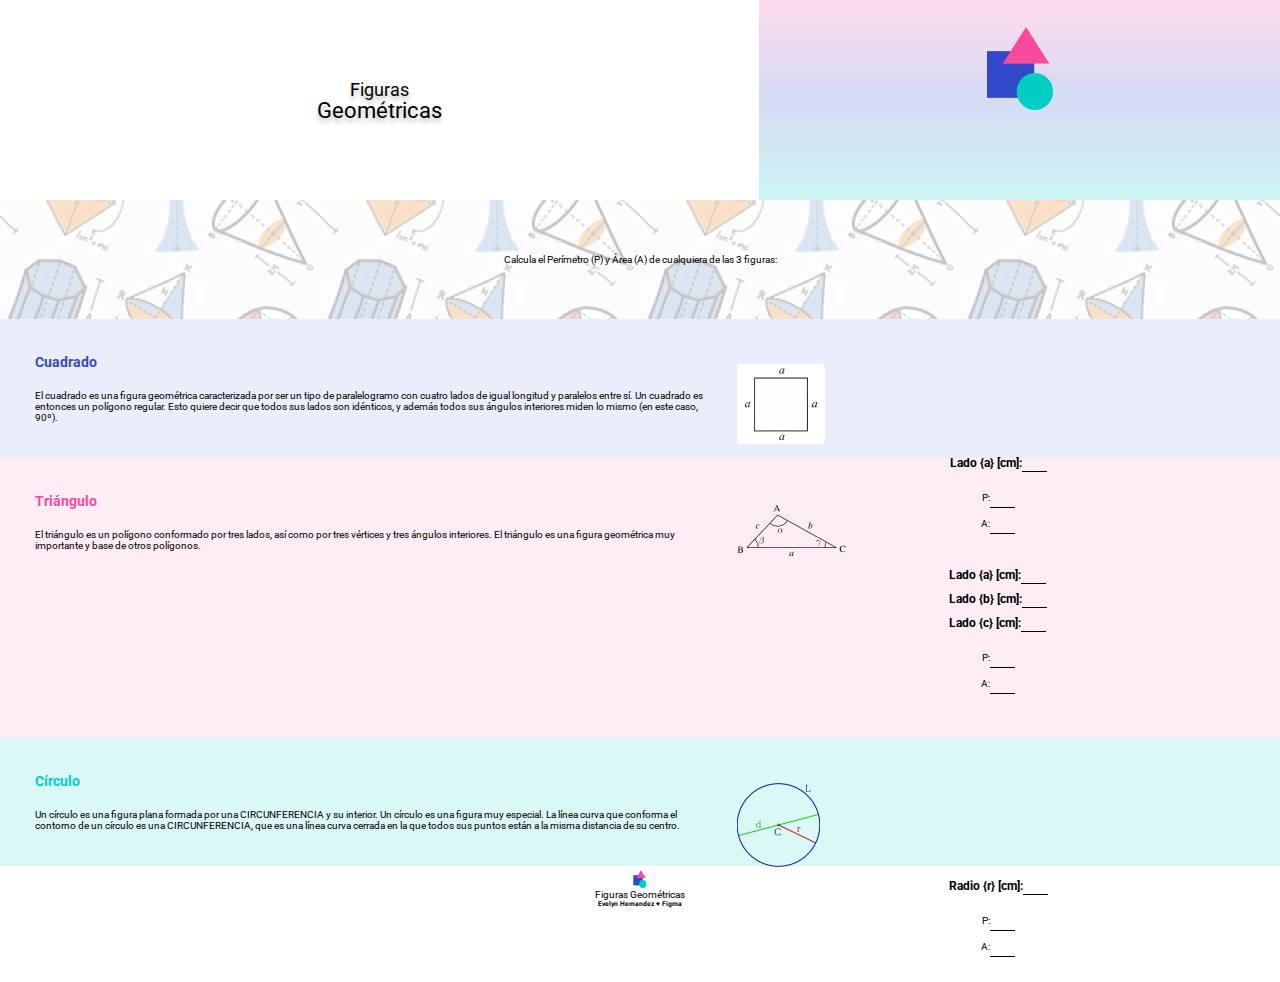
==== index.html @ 743b2d29 "Changing figuras.html to index.html again" ====
<!DOCTYPE html>
<html lang="en">
<head>
    <meta charset="UTF-8">
    <meta http-equiv="X-UA-Compatible" content="IE=edge">
    <meta name="viewport" content="width=device-width, initial-scale=1.0">
    <title>Figuras Geometricas</title>
    <script src="./figuras.js"></script>
    <link rel="stylesheet" href="./styles.css">
    <link rel="preconnect" href="https://fonts.googleapis.com">
<link rel="preconnect" href="https://fonts.gstatic.com" crossorigin>
<link href="https://fonts.googleapis.com/css2?family=Roboto&display=swap" rel="stylesheet">

    <section class="hero-section">
        <div class="hero-section__titleContainer">
            <h2>Figuras</h2>
            <h1>Geométricas</h1>
        </div>
        <div class="hero-section__imgContainer">
            <img src="./img/FGIcon.png">
        </div>
        
    </section>
   

    <section class="description">
        <h4>Calcula el Perímetro (P) y Área (A) de cualquiera de las 3 figuras:</h4>
    </section>

    <section class="section-cuadrado">
        <article class="section-cuadrado__element">
            <h2 class="section-cuadrado__element--title">Cuadrado</h2>
            <p class="section-cuadrado__element--description">El cuadrado es una figura geométrica caracterizada por ser un tipo de paralelogramo con cuatro lados de igual longitud y paralelos entre sí. Un cuadrado es entonces un polígono regular. Esto quiere decir que todos sus lados son idénticos, y además todos sus ángulos interiores miden lo mismo (en este caso, 90º).</p>
        </article>
        <div class="section-cuadrado-interactionArea">
            <img src="./img/CuadradoImg.png">

            <div class="section-cuadrado-calculator">
                <div class="section-cuadrado-calculator__size">
                    <label for="ladoCuadrado"><h3>Lado {a} [cm]:</h3></label>
                    <input class="calculator__line-size" type="number">
                </div>
               

                <div class="section-cuadrado-operations">
                   <div class="operations__perimeter"><p>P:</p> <input class="calculator__perimeter" type="number"></div>
                   <div class="operations__area"><p>A:</p> <input class="calculator__area" type="number"></div>
                </div>
            </div> 
        </div>
    </section>

    <section class="section-triangulo">
        <article class="section-triangulo__element">
            <h2 class="section-triangulo__element--title">Triángulo</h2>
            <p class="section-triangulo__element--description">El triángulo es un polígono conformado por tres lados, así como por tres vértices y tres ángulos interiores. El triángulo es una figura geométrica muy importante y base de otros polígonos.</p>
        </article>
        <div class="section-triangulo-interactionArea">
            <img src="./img/TrianguloImg.png">

            <div class="section-triangulo-calculator">
                <div class="section-triangulo-calculator__size">
                    <div>
                        <label for="ladoTriangulo1"><h3>Lado {a} [cm]:</h3></label>
                        <input class="calculator__line-size" id="ladoTriangulo1" type="number">
                    </div>
                    <div>
                        <label for="ladoTriangulo2"><h3>Lado {b} [cm]:</h3></label>
                        <input class="calculator__line-size" type="number" id="ladoTriangulo2">
                    </div>
                    <div>
                        <label for="ladoTriangulo3"><h3>Lado {c} [cm]:</h3></label>
                        <input class="calculator__line-size" type="number" id="ladoTriangulo3">
                    </div>
                   
                </div>
               

                <div class="section-cuadrado-operations">
                   <div class="operations__perimeter"><p>P:</p> <input class="calculator__perimeter" type="number"></div>
                   <div class="operations__area"><p>A:</p> <input class="calculator__area" type="number"></div>
                </div>
            </div> 
        </div>
    </section>

    <section class="section-circulo">
        <article class="section-circulo__element">
            <h2 class="section-circulo__element--title">Círculo</h2>
            <p class="section-circulo__element--description">Un círculo es una figura plana formada por una CIRCUNFERENCIA y su interior. Un círculo es una figura muy especial.  La línea curva que conforma el contorno de un círculo es una CIRCUNFERENCIA, que es una línea curva cerrada en la que todos sus puntos están a la misma distancia de su centro.</p>
        </article>
        <div class="section-circulo-interactionArea">
            <img src="./img/circuloImg.png">

            <div class="section-cuadrado-calculator">
                <div class="section-cuadrado-calculator__size">
                    <label for="ladoCuadrado"><h3>Radio {r} [cm]:</h3></label>
                    <input class="calculator__line-size" type="number">
                </div>
               

                <div class="section-cuadrado-operations">
                   <div class="operations__perimeter"><p>P:</p> <input class="calculator__perimeter" type="number"></div>
                   <div class="operations__area"><p>A:</p> <input class="calculator__area" type="number"></div>
                </div>
            </div> 
        </div>
    </section>
    <footer>
        
       
            
        <div>
            <svg width="14" height="19" viewBox="0 0 14 19" fill="none" xmlns="http://www.w3.org/2000/svg">
                <rect x="0.291664" y="5.23608" width="9.35549" height="10.142" fill="#314ACB"/>
                <ellipse cx="9.75593" cy="14.0101" rx="3.5899" ry="4.00963" fill="#00CEC2"/>
                <path d="M8.01537 0L12.6317 7.96029H3.39907L8.01537 0Z" fill="#F94A9E"/>
                </svg>
            <p>Figuras Geométricas</p>
            <h6>Evelyn Hernandez ♥ Figma</h6>
        </div>
    </footer>

     

</head>
<body>
    
</body>
</html>
---- styles.css ----
:root {
    --verySmall: 1.0rem;
    --small: 1.8rem;
    --medium: 2.2rem;
}

* {
    margin: 0;
    padding: 0;
    box-sizing: border-box;

}

html {
    font-size: 62.5%;
    font-family: 'Roboto', sans-serif;
}


.hero-section {
    display: flex;
    width: 100vw;
    height: 200px;
    flex-direction: row;
    align-items: center;
    justify-content: center;
}

.hero-section__titleContainer {
 
        display: flex;
        width: 70%;
        text-align: center;
        flex-direction: column;
    
}

.hero-section h1{
    font-weight: 400;
    font-style: normal;
    line-height: 21.09px;
    font-size: var(--medium);
    text-shadow: 0px 4px 4px rgba(0, 0, 0, 0.25);
}

.hero-section h2{
    font-weight: 400;
    font-style: normal;
    line-height: 21.09px;
    font-size: var(--small);
    text-shadow: 0px 4px 4px rgba(0, 0, 0, 0.25);
}


.hero-section__imgContainer {
    background: linear-gradient(180deg, rgba(249, 74, 158, 0.2) 0%, rgba(49, 74, 203, 0.2) 47.71%, rgba(0, 206, 194, 0.2) 100%);
    width: 48%;
    height: 100%;
    display: grid;
    padding-bottom: 5%;
}

.hero-section__imgContainer img{
 
        justify-self: center;
        align-self: center;
    
}

/* description section*/


.description {
    width: 100vw;
    height: 119px;
    background-image: url("./img/Section1bg.png");
    text-align: center;
    display: flex;
    flex-direction: column;
    align-items: center;
    justify-content: center;
}

.description h4{
    font-weight: 400;
    font-style: bold;
    line-height: 12px;
    font-size: var(--verySmall);
    padding: 50px 52px;
}

/* Cuadrado Section*/

.section-cuadrado, .section-triangulo, .section-circulo {
    display: flex;
    flex-direction: row;
    padding: 25px;
}

.section-cuadrado {
    background: rgba(49, 74, 203, 0.1);
}

.section-cuadrado__element, 
.section-triangulo__element, 
.section-circulo__element{
    width: 56%;
}

.section-cuadrado-interactionArea,
.section-triangulo-interactionArea,
.section-circulo-interactionArea {
    width: 44%;
    padding: 20px;
    position: absolute;
    right: 0;
}

.section-cuadrado-calculator, 
.section-cuadrado-operations,
.section-triangulo-calculator {
    display: flex;
    flex-direction: column;
    justify-content: center;
    align-items: center;
}

.section-cuadrado-calculator__size{
    display: flex;
    padding-top: 10px;
}

.section-cuadrado__element--title,
.section-triangulo__element--title,
.section-circulo__element--title {
    font-size: 1.4rem;
    margin: 10px;
}

.section-cuadrado__element--title{
    color: rgba(49,74,203,1);
}

.section-cuadrado__element--description,
.section-triangulo__element--description,
.section-circulo__element--description
{
    padding: 10px;
}


.section-cuadrado-operations:nth-child(1) {
    padding-top: 10px;
}


/*for all boxes o inputs*/

.calculator__line-size, 
.calculator__perimeter, 
.calculator__area{    
    border: 0;
    border-bottom: black 1px solid;
    background: rgba(49,74,203,0);
    width: 25px;
}

.ladoCuadrado{
    font-weight: 400;
    line-height: 10px;
    padding-right: 6px;
}

.section-cuadrado-operations {
    padding-top: 15px;
}
.operations__perimeter, 
.operations__area{
    display: flex;  
    padding: 5px;
}

/*Triangulo section*/

.section-triangulo{
    background: rgba(249, 74, 158, 0.1);
    height: 280px;
}

.section-triangulo__element--title{
    color:  rgba(249, 74, 158, 1);
    
}

.section-triangulo-calculator--size{
    display: flex;
    padding-top: 10px;
    flex-direction: column;
    
}

.section-triangulo-calculator__size > div{
display: flex;
padding-top: 8px;
}


/*Circulo section*/
.section-circulo{
    background: rgba(0, 206, 194, 0.15);

}



.section-circulo__element--title{
    color: rgba(0, 206, 194, 1);

}


footer{
    display: flex;
    flex-direction: row;
    align-items: center;
    width: 100%;
    height: 45px;
    align-self: center;
    justify-content: center;
}

footer div{
    display: flex;
    flex-direction: column;
    place-content: center;
    place-self: center;
    place-items: center;
    width: 30%;
}
footer svg{
    display: flex;
    place-content: center;
    object-fit: cover;
}
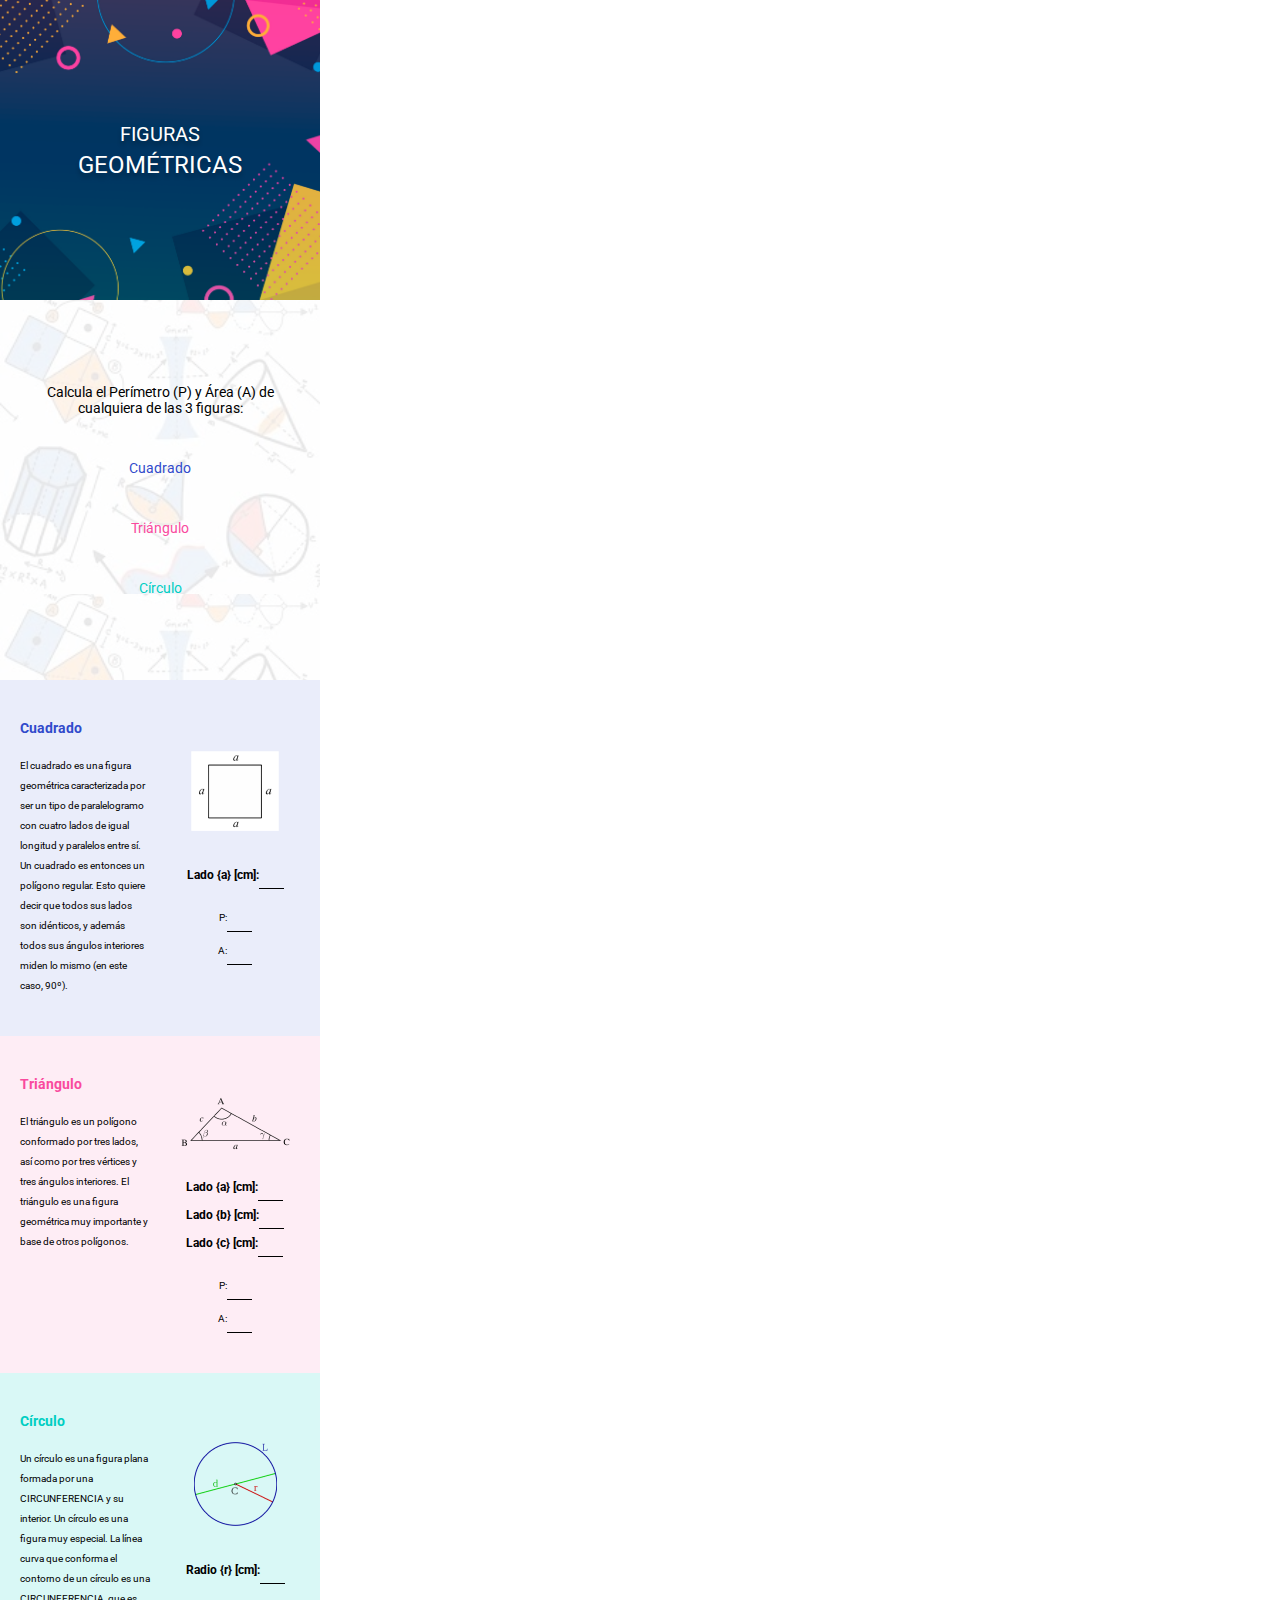
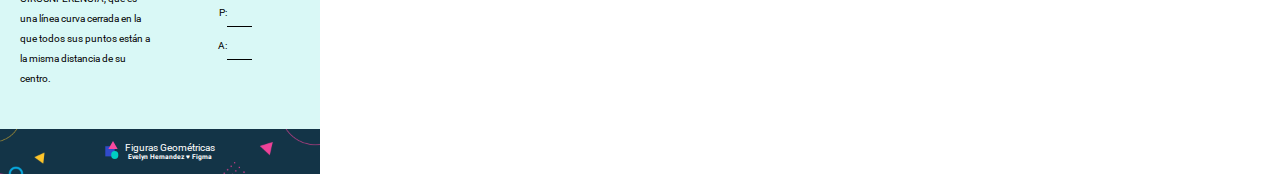
==== commit e350357c: "adding new banner and footer and fixing some bugs" ====
--- a/index.html
+++ b/index.html
@@ -12,28 +12,33 @@
 <link href="https://fonts.googleapis.com/css2?family=Roboto&display=swap" rel="stylesheet">
 
     <section class="hero-section">
+        <div class="hero-bg">
+            <img src="./img/bgHero2.png" alt="">
+        </div>
         <div class="hero-section__titleContainer">
-            <h2>Figuras</h2>
-            <h1>Geométricas</h1>
+            <h2>FIGURAS</h2>
+            <h1>GEOMÉTRICAS</h1>
         </div>
-        <div class="hero-section__imgContainer">
-            <img src="./img/FGIcon.png">
-        </div>
+        
         
     </section>
    
 
     <section class="description">
         <h4>Calcula el Perímetro (P) y Área (A) de cualquiera de las 3 figuras:</h4>
+        <a href="#cuadrado">Cuadrado</a>
+        <a href="#triangulo">Triángulo</a>
+        <a href="#circulo">Círculo</a>
     </section>
-
-    <section class="section-cuadrado">
+ 
+    
+    <section class="section-cuadrado" id="cuadrado">
         <article class="section-cuadrado__element">
             <h2 class="section-cuadrado__element--title">Cuadrado</h2>
             <p class="section-cuadrado__element--description">El cuadrado es una figura geométrica caracterizada por ser un tipo de paralelogramo con cuatro lados de igual longitud y paralelos entre sí. Un cuadrado es entonces un polígono regular. Esto quiere decir que todos sus lados son idénticos, y además todos sus ángulos interiores miden lo mismo (en este caso, 90º).</p>
         </article>
-        <div class="section-cuadrado-interactionArea">
-            <img src="./img/CuadradoImg.png">
+        <article class="section-cuadrado-interactionArea">
+            <div class="section-cuadrado-img"><img src="./img/CuadradoImg.png"></div>
 
             <div class="section-cuadrado-calculator">
                 <div class="section-cuadrado-calculator__size">
@@ -47,19 +52,19 @@
                    <div class="operations__area"><p>A:</p> <input class="calculator__area" type="number"></div>
                 </div>
             </div> 
-        </div>
+        </article>
     </section>
 
-    <section class="section-triangulo">
+    <section class="section-triangulo" id="triangulo">
         <article class="section-triangulo__element">
             <h2 class="section-triangulo__element--title">Triángulo</h2>
             <p class="section-triangulo__element--description">El triángulo es un polígono conformado por tres lados, así como por tres vértices y tres ángulos interiores. El triángulo es una figura geométrica muy importante y base de otros polígonos.</p>
         </article>
         <div class="section-triangulo-interactionArea">
-            <img src="./img/TrianguloImg.png">
+            <div class="section-triangulo-img"><img src="./img/TrianguloImg.png"></div>
 
             <div class="section-triangulo-calculator">
-                <div class="section-triangulo-calculator__size">
+                <div class="section-triangulo-calculator--size">
                     <div>
                         <label for="ladoTriangulo1"><h3>Lado {a} [cm]:</h3></label>
                         <input class="calculator__line-size" id="ladoTriangulo1" type="number">
@@ -84,13 +89,13 @@
         </div>
     </section>
 
-    <section class="section-circulo">
+    <section class="section-circulo" id="circulo">
         <article class="section-circulo__element">
             <h2 class="section-circulo__element--title">Círculo</h2>
             <p class="section-circulo__element--description">Un círculo es una figura plana formada por una CIRCUNFERENCIA y su interior. Un círculo es una figura muy especial.  La línea curva que conforma el contorno de un círculo es una CIRCUNFERENCIA, que es una línea curva cerrada en la que todos sus puntos están a la misma distancia de su centro.</p>
         </article>
         <div class="section-circulo-interactionArea">
-            <img src="./img/circuloImg.png">
+            <div class="section-circulo-img" ><img src="./img/circuloImg.png"></div>
 
             <div class="section-cuadrado-calculator">
                 <div class="section-cuadrado-calculator__size">
@@ -106,20 +111,23 @@
             </div> 
         </div>
     </section>
+  
     <footer>
-        
-       
-            
-        <div>
+        <div class="footer-container-img">
             <svg width="14" height="19" viewBox="0 0 14 19" fill="none" xmlns="http://www.w3.org/2000/svg">
                 <rect x="0.291664" y="5.23608" width="9.35549" height="10.142" fill="#314ACB"/>
                 <ellipse cx="9.75593" cy="14.0101" rx="3.5899" ry="4.00963" fill="#00CEC2"/>
                 <path d="M8.01537 0L12.6317 7.96029H3.39907L8.01537 0Z" fill="#F94A9E"/>
                 </svg>
-            <p>Figuras Geométricas</p>
-            <h6>Evelyn Hernandez ♥ Figma</h6>
         </div>
+            <div class="footer-container-signature">
+                <p>Figuras Geométricas</p>
+                <h6>Evelyn Hernandez ♥ Figma</h6>
+            </div>
+           
+       
     </footer>
+     
 
      
 
--- a/styles.css
+++ b/styles.css
@@ -1,13 +1,14 @@
 :root {
     --verySmall: 1.0rem;
-    --small: 1.8rem;
-    --medium: 2.2rem;
+    --twenty: 2.0rem;
+    --twentyFour: 2.4rem;
+    --fourteen: 1.4rem;
 }
 
 * {
     margin: 0;
     padding: 0;
-    box-sizing: border-box;
+    box-sizing: content-box;
 
 }
 
@@ -19,82 +20,119 @@
 
 .hero-section {
     display: flex;
-    width: 100vw;
-    height: 200px;
-    flex-direction: row;
+    width: 320px;
+    height: 300px;
+    flex-direction: column;
     align-items: center;
     justify-content: center;
 }
 
 .hero-section__titleContainer {
- 
-        display: flex;
-        width: 70%;
-        text-align: center;
-        flex-direction: column;
-    
+    display: flex;
+    width: 70%;
+    text-align: center;
+    flex-direction: column;
+    z-index: 1;
+    position: absolute;
+    color: white;
+}
+
+.hero-bg{
+    height: 300px;
+    width: 100%;
+    
+}
+
+.hero-bg img {
+    height: 300px;
+    width: 320px;
+    object-fit: cover;
 }
 
 .hero-section h1{
     font-weight: 400;
     font-style: normal;
     line-height: 21.09px;
-    font-size: var(--medium);
+    font-size: var(--twentyFour);
     text-shadow: 0px 4px 4px rgba(0, 0, 0, 0.25);
+    padding-top: 10px;
 }
 
 .hero-section h2{
     font-weight: 400;
     font-style: normal;
     line-height: 21.09px;
-    font-size: var(--small);
+    font-size: var(--twenty);
     text-shadow: 0px 4px 4px rgba(0, 0, 0, 0.25);
 }
 
 
 .hero-section__imgContainer {
-    background: linear-gradient(180deg, rgba(249, 74, 158, 0.2) 0%, rgba(49, 74, 203, 0.2) 47.71%, rgba(0, 206, 194, 0.2) 100%);
-    width: 48%;
+      width: 40%;
     height: 100%;
     display: grid;
-    padding-bottom: 5%;
-}
-
-.hero-section__imgContainer img{
- 
-        justify-self: center;
-        align-self: center;
-    
+}
+
+.hero-section__imgContainer svg{
+    justify-self: center;
+    align-self: center;
 }
 
 /* description section*/
 
-
 .description {
-    width: 100vw;
-    height: 119px;
-    background-image: url("./img/Section1bg.png");
+    width: 240px;
+    height: 300px;
+    background-image: url("./img/ImgSection1.svg");
     text-align: center;
     display: flex;
     flex-direction: column;
     align-items: center;
-    justify-content: center;
-}
-
+    justify-content: space-evenly;
+    padding: 40px;
+    margin: 0;
+}
 .description h4{
     font-weight: 400;
-    font-style: bold;
-    line-height: 12px;
-    font-size: var(--verySmall);
-    padding: 50px 52px;
-}
+    font-style: normal;
+    line-height: 16,41px;
+    font-size: var(--fourteen);
+    
+}
+
+.description a:link {
+    text-decoration: none;
+    font-size: var(--fourteen);
+    font-weight: 400;
+
+}
+
+
+.description a:link:nth-child(2) {
+    color: rgba(49, 74, 203, 1);
+   
+}
+
+
+.description a:nth-child(3) {
+    color: rgba(249, 74, 158, 1);
+}
+
+.description a:nth-child(4) {
+   color:  rgba(0, 206, 194, 1);
+}
+
+
+
 
 /* Cuadrado Section*/
 
 .section-cuadrado, .section-triangulo, .section-circulo {
     display: flex;
     flex-direction: row;
-    padding: 25px;
+    padding: 20px;
+    height: auto;
+    width: 280px;
 }
 
 .section-cuadrado {
@@ -104,37 +142,46 @@
 .section-cuadrado__element, 
 .section-triangulo__element, 
 .section-circulo__element{
-    width: 56%;
-}
-
-.section-cuadrado-interactionArea,
-.section-triangulo-interactionArea,
-.section-circulo-interactionArea {
-    width: 44%;
-    padding: 20px;
-    position: absolute;
-    right: 0;
-}
-
-.section-cuadrado-calculator, 
-.section-cuadrado-operations,
-.section-triangulo-calculator {
+    width: 50%;
+    padding: 20px 0;
+}
+
+.section-cuadrado-interactionArea, .section-triangulo-interactionArea, .section-circulo-interactionArea {
+    width: 50%;
+    padding: 20px 0 20px 20px;
+    display: flex;
+    flex-direction: column;
+    align-items: center;
+    justify-content: space-evenly;
+}
+
+.section-cuadrado-img{
+    
+        display: flex;
+        justify-content: center;
+        align-items: center;
+   
+}
+
+.section-cuadrado-calculator, .section-cuadrado-operations, .section-triangulo-calculator {
     display: flex;
     flex-direction: column;
     justify-content: center;
     align-items: center;
+    line-height: 28px;
 }
 
 .section-cuadrado-calculator__size{
     display: flex;
-    padding-top: 10px;
+    
 }
 
 .section-cuadrado__element--title,
 .section-triangulo__element--title,
 .section-circulo__element--title {
     font-size: 1.4rem;
-    margin: 10px;
+    padding-bottom: 20px;
+  
 }
 
 .section-cuadrado__element--title{
@@ -145,13 +192,15 @@
 .section-triangulo__element--description,
 .section-circulo__element--description
 {
-    padding: 10px;
-}
-
-
-.section-cuadrado-operations:nth-child(1) {
+  line-height: 20px;
+}
+
+
+.section-cuadrado-operations {
     padding-top: 10px;
 }
+
+
 
 
 /*for all boxes o inputs*/
@@ -168,77 +217,77 @@
 .ladoCuadrado{
     font-weight: 400;
     line-height: 10px;
-    padding-right: 6px;
-}
-
-.section-cuadrado-operations {
-    padding-top: 15px;
-}
+   
+}
+
+
 .operations__perimeter, 
 .operations__area{
     display: flex;  
-    padding: 5px;
+    padding-top: 5px;
 }
 
 /*Triangulo section*/
 
 .section-triangulo{
     background: rgba(249, 74, 158, 0.1);
-    height: 280px;
 }
 
 .section-triangulo__element--title{
     color:  rgba(249, 74, 158, 1);
-    
 }
 
 .section-triangulo-calculator--size{
     display: flex;
-    padding-top: 10px;
-    flex-direction: column;
-    
-}
-
-.section-triangulo-calculator__size > div{
-display: flex;
-padding-top: 8px;
-}
-
+    flex-direction: column;
+}
+
+.section-triangulo-calculator--size > div{
+    display: flex;
+}
+
+
+.section-triangulo-img{
+    padding-top: 20px;
+}
+
+.section-triangulo-calculator{
+    padding-top: 20px;
+}
 
 /*Circulo section*/
 .section-circulo{
     background: rgba(0, 206, 194, 0.15);
-
-}
-
+}
 
 
 .section-circulo__element--title{
     color: rgba(0, 206, 194, 1);
-
-}
-
+}
+
+/*Footer*/
 
 footer{
     display: flex;
     flex-direction: row;
     align-items: center;
-    width: 100%;
+    width: 320px;
     height: 45px;
     align-self: center;
     justify-content: center;
+    background-image: url("./img/footerbg.svg");
+    object-fit: cover;
+    background-repeat: no-repeat;
+    background-size: cover;
+    background-blend-mode: color;
+    color: white;
 }
 
 footer div{
-    display: flex;
-    flex-direction: column;
-    place-content: center;
-    place-self: center;
-    place-items: center;
-    width: 30%;
-}
-footer svg{
-    display: flex;
-    place-content: center;
-    object-fit: cover;
-}+   padding: 3px;
+  
+}
+.footer-container-signature{
+ text-align: center;  
+}
+
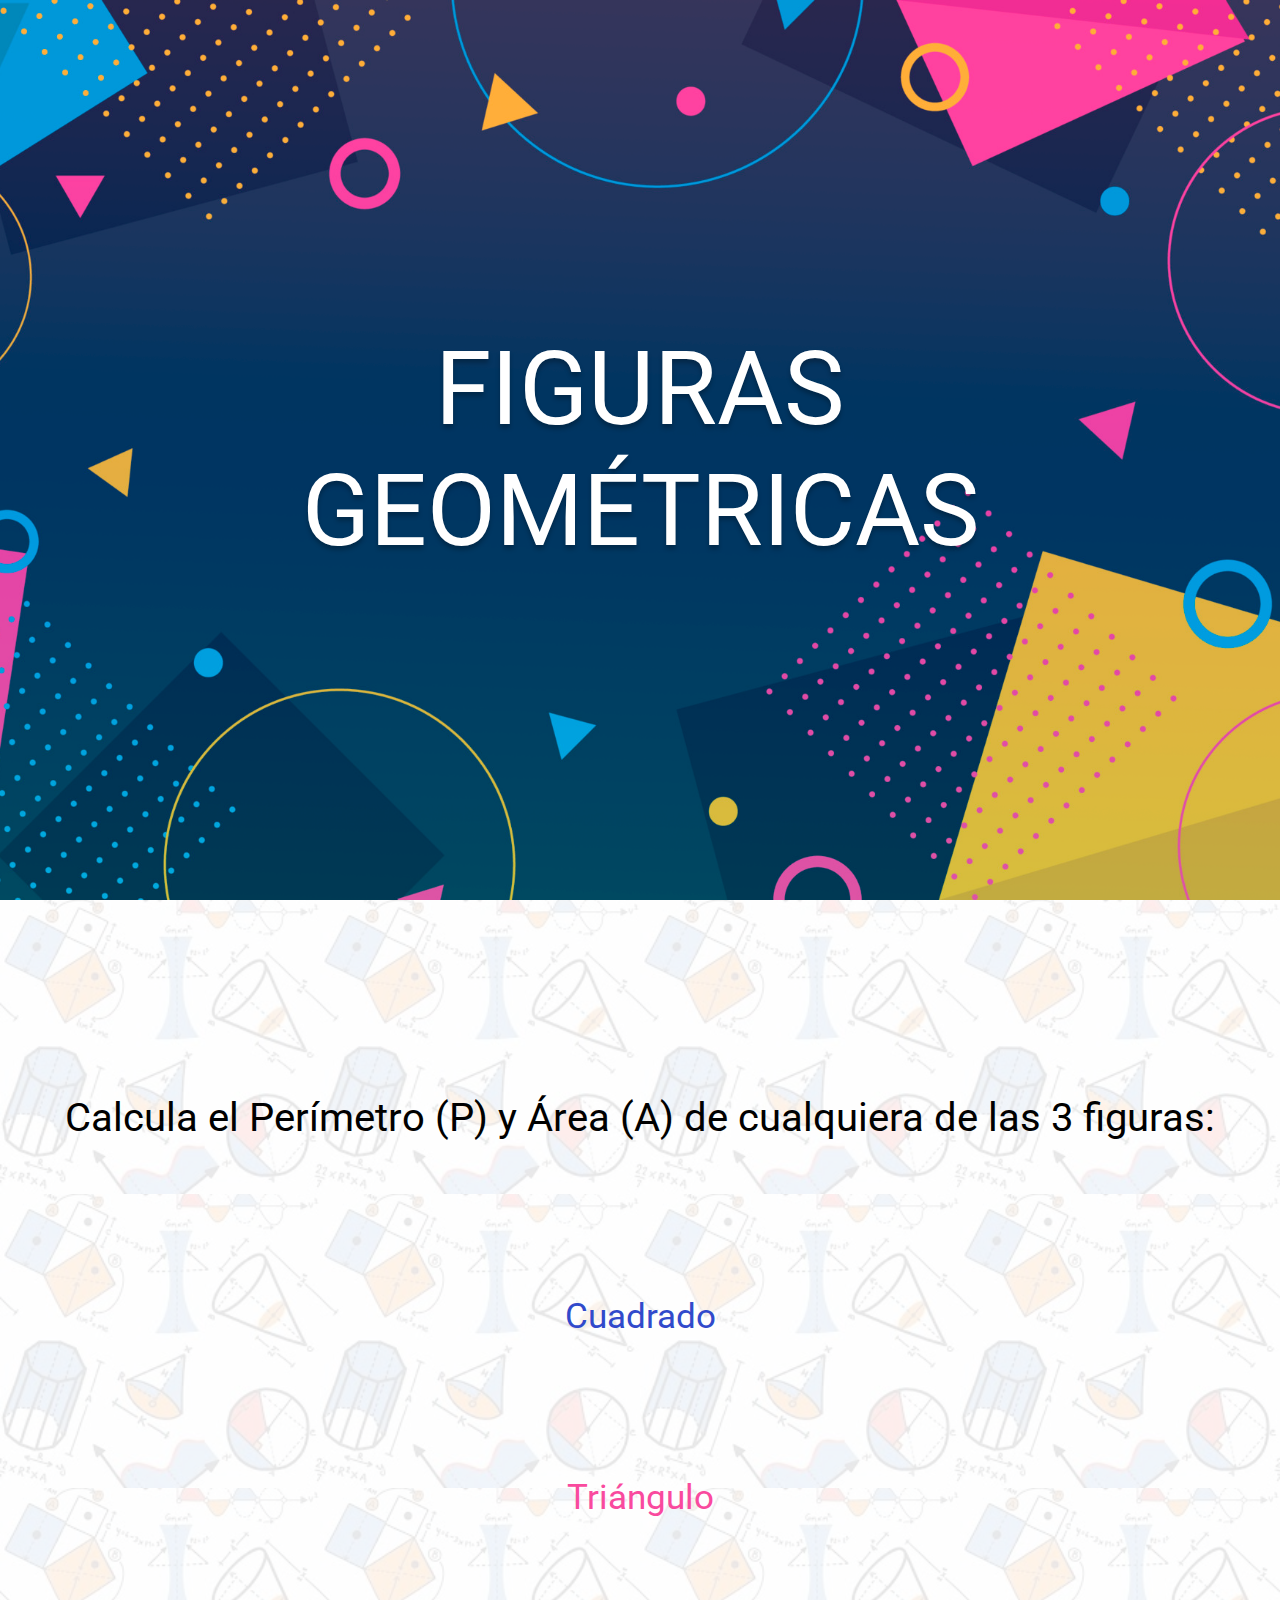
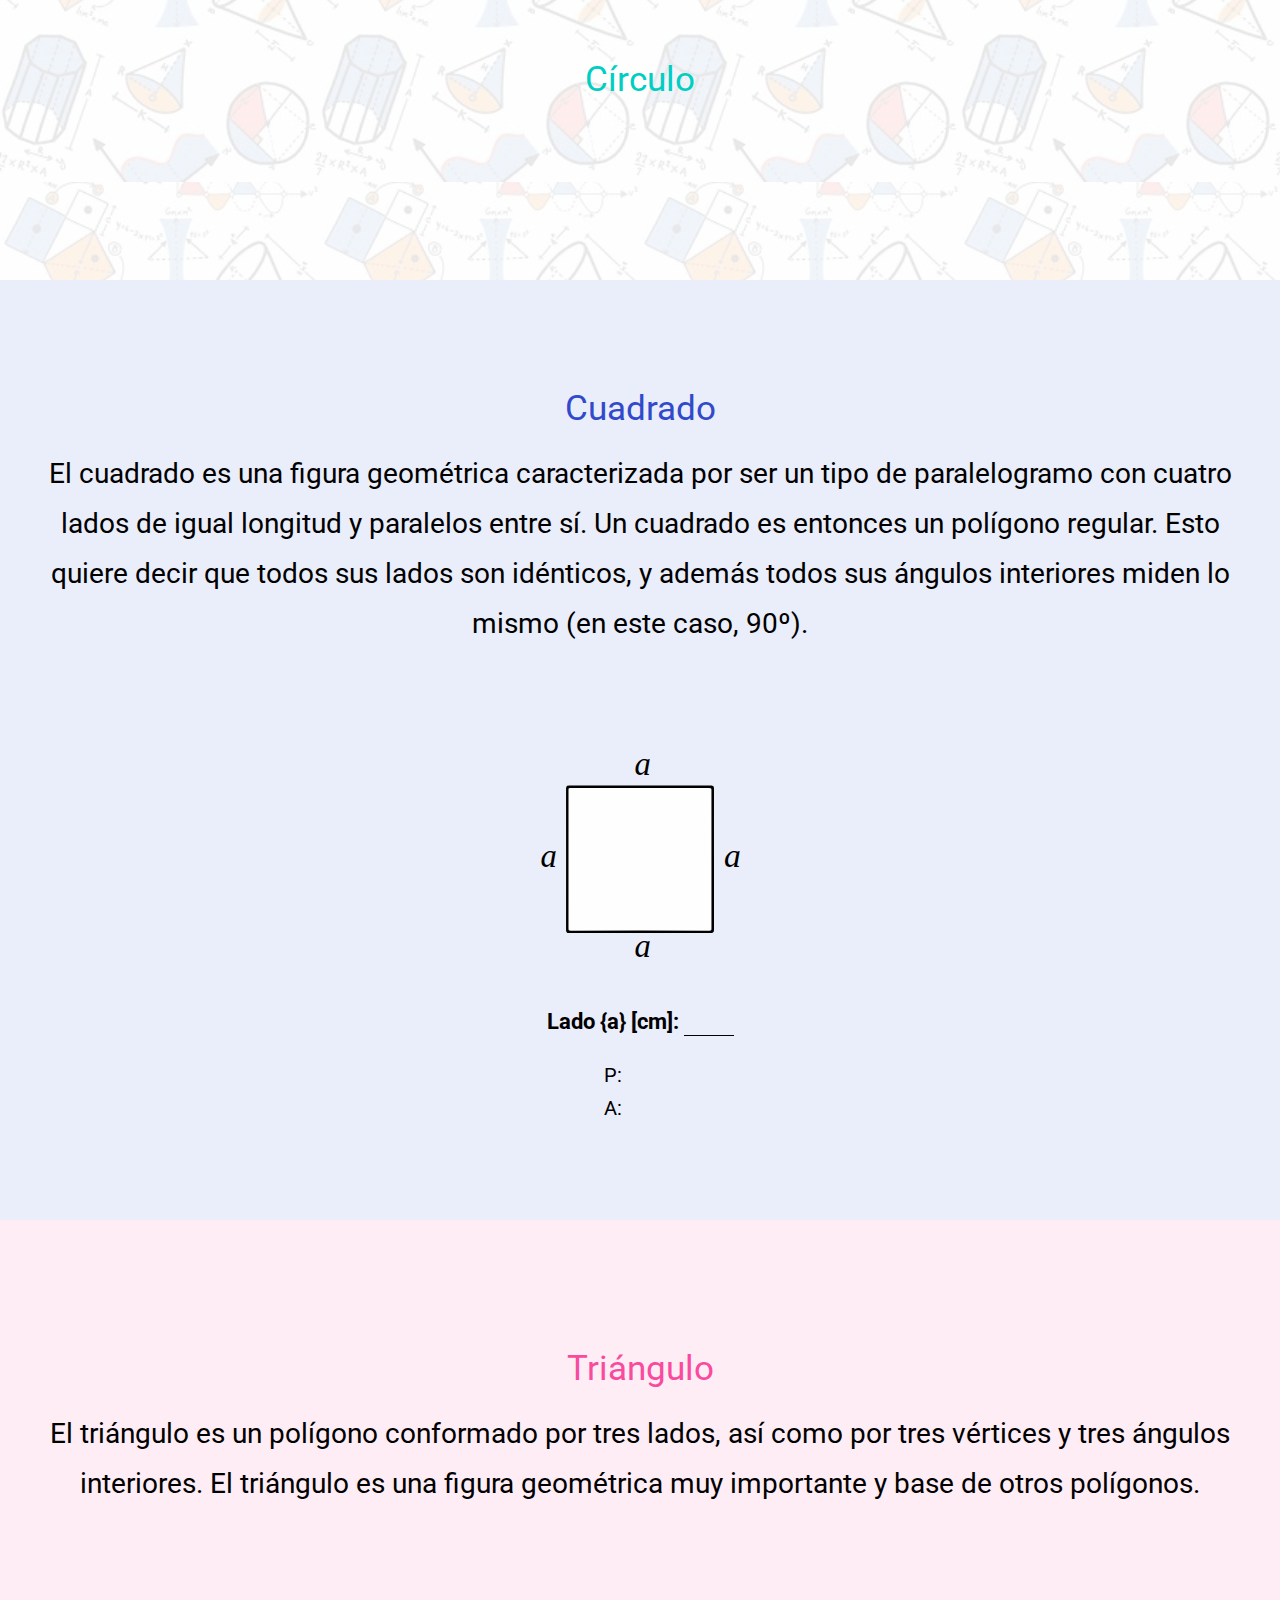
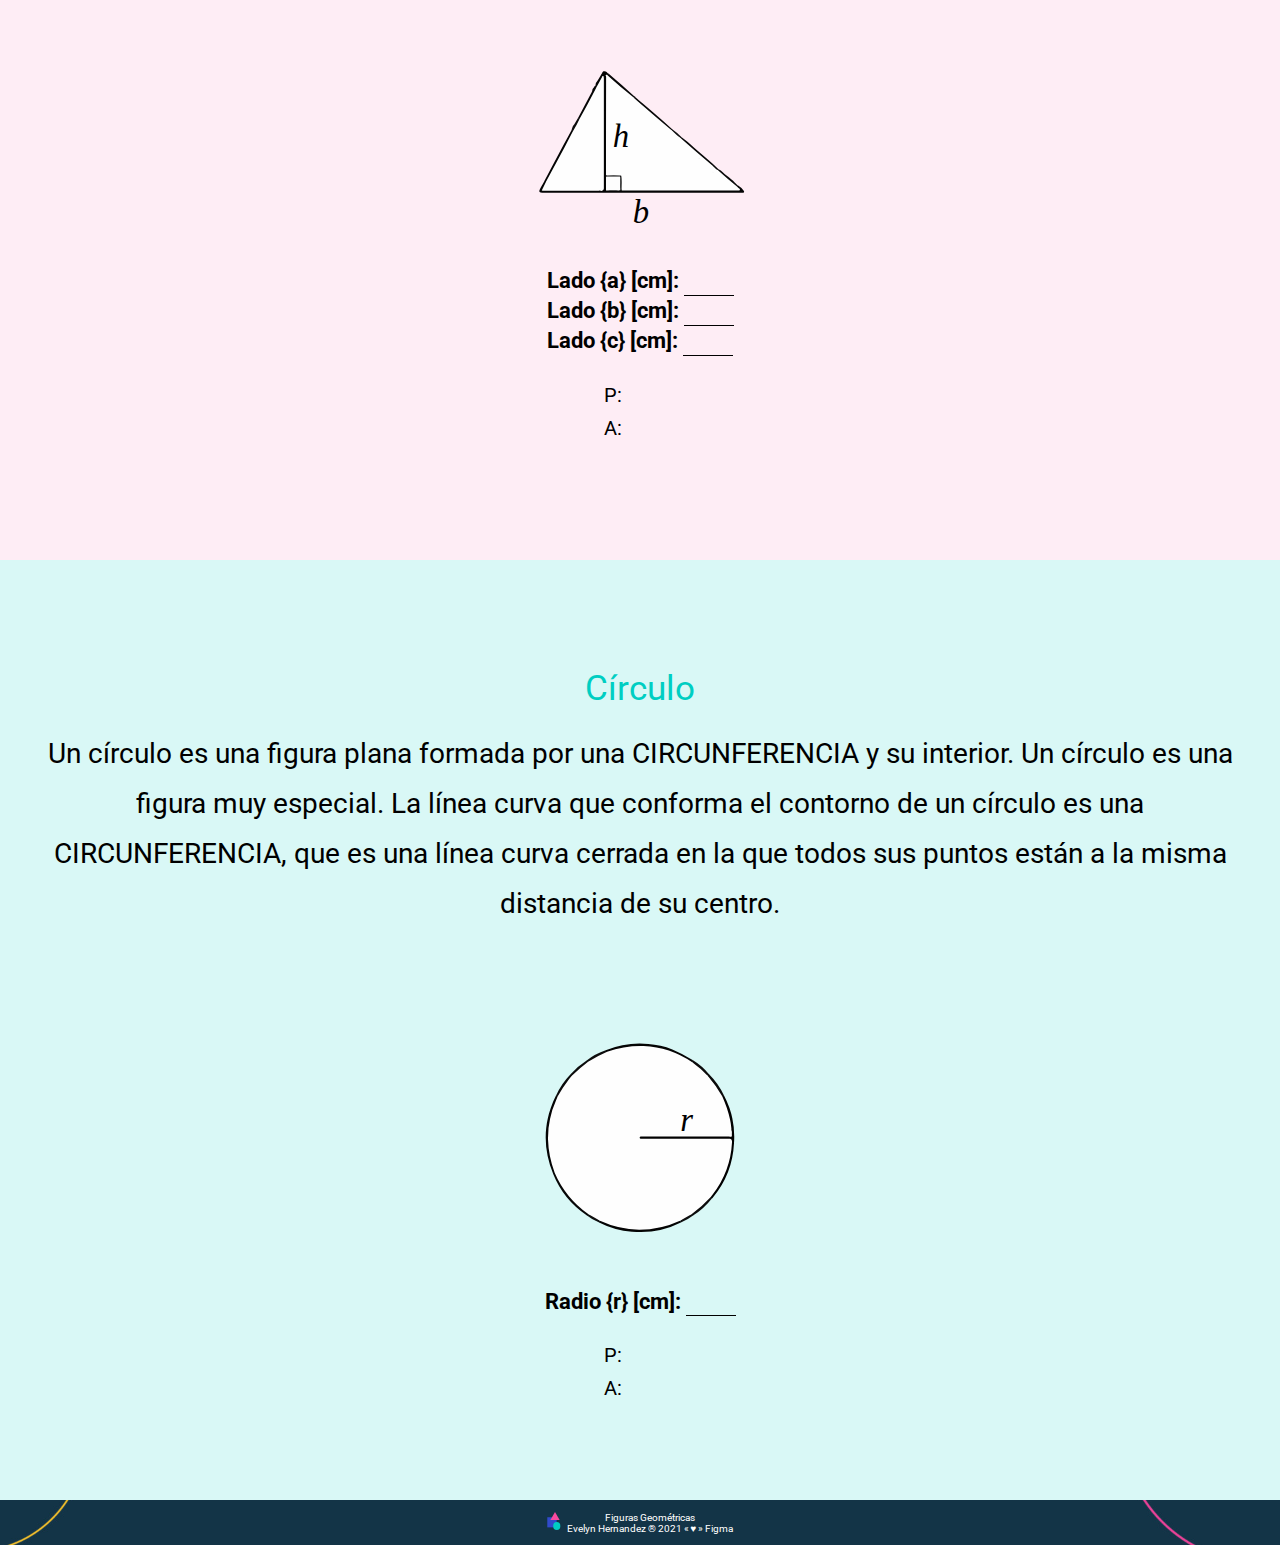
==== commit e8410b3e: "Added css for desktop and tablet and modified some other things" ====
--- a/index.html
+++ b/index.html
@@ -4,12 +4,15 @@
     <meta charset="UTF-8">
     <meta http-equiv="X-UA-Compatible" content="IE=edge">
     <meta name="viewport" content="width=device-width, initial-scale=1.0">
+    <meta name="description" content="This is a website to calculate the perimeter and area of square, triangle and circle">
     <title>Figuras Geometricas</title>
     <script src="./figuras.js"></script>
     <link rel="stylesheet" href="./styles.css">
+    <link rel="stylesheet" media="(min-width: 450px)" href="./tablet.css">
+    <link rel="stylesheet" media="(min-width: 800px)" href="./desktop.css">
     <link rel="preconnect" href="https://fonts.googleapis.com">
-<link rel="preconnect" href="https://fonts.gstatic.com" crossorigin>
-<link href="https://fonts.googleapis.com/css2?family=Roboto&display=swap" rel="stylesheet">
+    <link rel="preconnect" href="https://fonts.gstatic.com" crossorigin>
+    <link href="https://fonts.googleapis.com/css2?family=Roboto&display=swap" rel="stylesheet">
 
     <section class="hero-section">
         <div class="hero-bg">
@@ -38,11 +41,11 @@
             <p class="section-cuadrado__element--description">El cuadrado es una figura geométrica caracterizada por ser un tipo de paralelogramo con cuatro lados de igual longitud y paralelos entre sí. Un cuadrado es entonces un polígono regular. Esto quiere decir que todos sus lados son idénticos, y además todos sus ángulos interiores miden lo mismo (en este caso, 90º).</p>
         </article>
         <article class="section-cuadrado-interactionArea">
-            <div class="section-cuadrado-img"><img src="./img/CuadradoImg.png"></div>
+            <div class="section-cuadrado-img"><img src="./img/cuadrado.svg"></div>
 
             <div class="section-cuadrado-calculator">
                 <div class="section-cuadrado-calculator__size">
-                    <label for="ladoCuadrado"><h3>Lado {a} [cm]:</h3></label>
+                    <label for="ladoCuadrado"><h3 class="labelCalculator">Lado {a} [cm]:</h3></label>
                     <input class="calculator__line-size" type="number">
                 </div>
                
@@ -61,27 +64,27 @@
             <p class="section-triangulo__element--description">El triángulo es un polígono conformado por tres lados, así como por tres vértices y tres ángulos interiores. El triángulo es una figura geométrica muy importante y base de otros polígonos.</p>
         </article>
         <div class="section-triangulo-interactionArea">
-            <div class="section-triangulo-img"><img src="./img/TrianguloImg.png"></div>
+            <div class="section-triangulo-img"><img src="./img/triangulo.svg"></div>
 
             <div class="section-triangulo-calculator">
-                <div class="section-triangulo-calculator--size">
+                <div class="section-triangulo-calculator__size">
                     <div>
-                        <label for="ladoTriangulo1"><h3>Lado {a} [cm]:</h3></label>
+                        <label for="ladoTriangulo1"><h3 class="labelCalculator">Lado {a} [cm]:</h3></label>
                         <input class="calculator__line-size" id="ladoTriangulo1" type="number">
                     </div>
                     <div>
-                        <label for="ladoTriangulo2"><h3>Lado {b} [cm]:</h3></label>
+                        <label for="ladoTriangulo2"><h3 class="labelCalculator">Lado {b} [cm]:</h3></label>
                         <input class="calculator__line-size" type="number" id="ladoTriangulo2">
                     </div>
                     <div>
-                        <label for="ladoTriangulo3"><h3>Lado {c} [cm]:</h3></label>
+                        <label for="ladoTriangulo3"><h3 class="labelCalculator">Lado {c} [cm]:</h3></label>
                         <input class="calculator__line-size" type="number" id="ladoTriangulo3">
                     </div>
                    
                 </div>
                
 
-                <div class="section-cuadrado-operations">
+                <div class="section-triangulo-operations">
                    <div class="operations__perimeter"><p>P:</p> <input class="calculator__perimeter" type="number"></div>
                    <div class="operations__area"><p>A:</p> <input class="calculator__area" type="number"></div>
                 </div>
@@ -95,16 +98,16 @@
             <p class="section-circulo__element--description">Un círculo es una figura plana formada por una CIRCUNFERENCIA y su interior. Un círculo es una figura muy especial.  La línea curva que conforma el contorno de un círculo es una CIRCUNFERENCIA, que es una línea curva cerrada en la que todos sus puntos están a la misma distancia de su centro.</p>
         </article>
         <div class="section-circulo-interactionArea">
-            <div class="section-circulo-img" ><img src="./img/circuloImg.png"></div>
+            <div class="section-circulo-img" ><img src="./img/circulo.svg"></div>
 
-            <div class="section-cuadrado-calculator">
-                <div class="section-cuadrado-calculator__size">
-                    <label for="ladoCuadrado"><h3>Radio {r} [cm]:</h3></label>
+            <div class="section-circulo-calculator">
+                <div class="section-circulo-calculator__size">
+                    <label for="ladoCirculo"><h3 class="labelCalculator">Radio {r} [cm]:</h3></label>
                     <input class="calculator__line-size" type="number">
                 </div>
                
 
-                <div class="section-cuadrado-operations">
+                <div class="section-circulo-operations">
                    <div class="operations__perimeter"><p>P:</p> <input class="calculator__perimeter" type="number"></div>
                    <div class="operations__area"><p>A:</p> <input class="calculator__area" type="number"></div>
                 </div>
@@ -122,7 +125,7 @@
         </div>
             <div class="footer-container-signature">
                 <p>Figuras Geométricas</p>
-                <h6>Evelyn Hernandez ♥ Figma</h6>
+                <p>Evelyn Hernandez ® 2021 « ♥ » Figma</p>
             </div>
            
        
--- a/styles.css
+++ b/styles.css
@@ -1,8 +1,9 @@
 :root {
-    --verySmall: 1.0rem;
-    --twenty: 2.0rem;
-    --twentyFour: 2.4rem;
-    --fourteen: 1.4rem;
+    --supersmall: 1.4rem;
+    --verySmall: 2rem;
+    --small: 2.2rem;
+    --medium: 2.8rem;
+    --large: 3.5rem;
 }
 
 * {
@@ -19,9 +20,11 @@
 
 
 .hero-section {
-    display: flex;
-    width: 320px;
-    height: 300px;
+    
+    min-width: 320px;
+    max-width: 100vw;
+    display: flex;
+    min-height: 500px;
     flex-direction: column;
     align-items: center;
     justify-content: center;
@@ -29,7 +32,7 @@
 
 .hero-section__titleContainer {
     display: flex;
-    width: 70%;
+    width: 100%;
     text-align: center;
     flex-direction: column;
     z-index: 1;
@@ -37,15 +40,16 @@
     color: white;
 }
 
-.hero-bg{
-    height: 300px;
-    width: 100%;
-    
+.hero-bg {
+    height: 500px;
+    min-width: 320px;
+    max-width: 100vw;
 }
 
 .hero-bg img {
-    height: 300px;
-    width: 320px;
+    height: 500px;
+    min-width: 320px;
+    max-width: 100%;
     object-fit: cover;
 }
 
@@ -53,16 +57,16 @@
     font-weight: 400;
     font-style: normal;
     line-height: 21.09px;
-    font-size: var(--twentyFour);
+    font-size: var(--large);
     text-shadow: 0px 4px 4px rgba(0, 0, 0, 0.25);
-    padding-top: 10px;
+    padding-top: 25px;
 }
 
 .hero-section h2{
     font-weight: 400;
     font-style: normal;
     line-height: 21.09px;
-    font-size: var(--twenty);
+    font-size: var(--medium);
     text-shadow: 0px 4px 4px rgba(0, 0, 0, 0.25);
 }
 
@@ -81,8 +85,8 @@
 /* description section*/
 
 .description {
-    width: 240px;
-    height: 300px;
+    min-width: 240px;
+    min-height: 500px;
     background-image: url("./img/ImgSection1.svg");
     text-align: center;
     display: flex;
@@ -95,14 +99,14 @@
 .description h4{
     font-weight: 400;
     font-style: normal;
-    line-height: 16,41px;
-    font-size: var(--fourteen);
+    line-height: 30px;
+    font-size: var(--small);
     
 }
 
 .description a:link {
     text-decoration: none;
-    font-size: var(--fourteen);
+    font-size: var(--verySmall);
     font-weight: 400;
 
 }
@@ -129,10 +133,13 @@
 
 .section-cuadrado, .section-triangulo, .section-circulo {
     display: flex;
-    flex-direction: row;
+    flex-direction: column;
     padding: 20px;
     height: auto;
-    width: 280px;
+    min-height: 500px;
+    min-width: 280px;
+    justify-content: space-evenly;
+    align-items: center;
 }
 
 .section-cuadrado {
@@ -142,13 +149,13 @@
 .section-cuadrado__element, 
 .section-triangulo__element, 
 .section-circulo__element{
-    width: 50%;
+    width: 100%;
     padding: 20px 0;
 }
 
 .section-cuadrado-interactionArea, .section-triangulo-interactionArea, .section-circulo-interactionArea {
-    width: 50%;
-    padding: 20px 0 20px 20px;
+    width: 100%;
+    
     display: flex;
     flex-direction: column;
     align-items: center;
@@ -163,24 +170,39 @@
    
 }
 
-.section-cuadrado-calculator, .section-cuadrado-operations, .section-triangulo-calculator {
+.section-cuadrado-calculator{
     display: flex;
     flex-direction: column;
     justify-content: center;
     align-items: center;
     line-height: 28px;
+    padding: 10px;
+}
+
+
+.section-cuadrado-operations, .section-triangulo-operations, .section-circulo-operations {
+    padding-top: 20px;
 }
 
 .section-cuadrado-calculator__size{
     display: flex;
-    
+    padding-top: 20px;
+    
+}
+
+
+.section-circulo-calculator__size{
+    display: flex;
+    padding-top: 20px;
 }
 
 .section-cuadrado__element--title,
 .section-triangulo__element--title,
 .section-circulo__element--title {
-    font-size: 1.4rem;
+    font-size: var(--small);
+    font-weight: normal;
     padding-bottom: 20px;
+    text-align: center;
   
 }
 
@@ -193,12 +215,10 @@
 .section-circulo__element--description
 {
   line-height: 20px;
-}
-
-
-.section-cuadrado-operations {
-    padding-top: 10px;
-}
+  font-size: var(--supersmall);
+  text-align: center;
+}
+
 
 
 
@@ -211,13 +231,26 @@
     border: 0;
     border-bottom: black 1px solid;
     background: rgba(49,74,203,0);
-    width: 25px;
+    width: 50px;
+    margin-left: 5px;
+    text-align: center;
+}
+
+.calculator__perimeter, 
+.calculator__area{
+    border-bottom: 0;
 }
 
 .ladoCuadrado{
     font-weight: 400;
     line-height: 10px;
    
+}
+
+.ladoCuadrado h3,
+.ladoTriangulo1 h3
+.ladoCirculo h3{
+    font-size: var(--verySmall);
 }
 
 
@@ -227,11 +260,38 @@
     padding-top: 5px;
 }
 
+.operations__perimeter p,
+.operations__area p {
+    font-size: var(--verySmall);
+}
+
 /*Triangulo section*/
 
 .section-triangulo{
     background: rgba(249, 74, 158, 0.1);
 }
+.section-cuadrado-img,
+.section-triangulo-img,
+.section-circulo-img{
+    display: flex;
+    justify-content: center;
+}
+
+.section-cuadrado-img img,
+.section-triangulo-img img,
+.section-circulo-img img{
+    width: 50%;
+}
+
+.section-triangulo-calculator, .section-circulo-calculator{
+    padding-top: 20px;
+    display: flex;
+    flex-direction: column;
+    justify-content: center;
+    align-items: center;
+    line-height: 28px;
+    padding: 10px;
+}
 
 .section-triangulo__element--title{
     color:  rgba(249, 74, 158, 1);
@@ -242,18 +302,13 @@
     flex-direction: column;
 }
 
-.section-triangulo-calculator--size > div{
-    display: flex;
-}
-
-
-.section-triangulo-img{
-    padding-top: 20px;
-}
-
-.section-triangulo-calculator{
-    padding-top: 20px;
-}
+.section-triangulo-calculator__size {
+    line-height: 30px;
+}
+.section-triangulo-calculator__size > div{
+    display: flex;
+}
+
 
 /*Circulo section*/
 .section-circulo{
@@ -271,7 +326,7 @@
     display: flex;
     flex-direction: row;
     align-items: center;
-    width: 320px;
+    min-width: 320px;
     height: 45px;
     align-self: center;
     justify-content: center;
--- a/tablet.css
+++ b/tablet.css
@@ -0,0 +1,22 @@
+:root {
+    --sizesmall: 4rem;
+    --sizemedium: 4.2rem;
+    --sizelarge: 4.8rem;
+}
+@media (min-width:450px) {
+    
+    .hero-section h1{
+       
+        font-size: var(--sizemedium);
+       
+        padding-top: 30px;
+    }
+    
+    .hero-section h2{
+       
+        font-size: var(--sizesmall);
+        text-shadow: 0px 4px 4px rgba(0, 0, 0, 0.25);
+    }
+
+    
+}--- a/desktop.css
+++ b/desktop.css
@@ -0,0 +1,82 @@
+:root {
+    --superbigl: 5.4rem;
+    --verybig: 10rem;
+    --big: 10.2rem;
+}
+
+@media (min-width:780px) {
+
+    .hero-bg img{
+        width: 100vw;
+    }
+}
+
+
+@media (min-width:1024px) {
+   
+    .hero-bg img{
+        width: 100vw;
+        min-height: 900px;
+    }
+
+    .hero-bg {
+        min-height: 900px;
+        min-width: 320px;
+        max-width: 100vw;
+    }
+
+    .description {
+       
+        min-height: 900px;
+       
+    }
+    .section-cuadrado, .section-triangulo, .section-circulo {
+      
+        min-height: 900px;
+      
+    }
+
+    .section-cuadrado-img img, .section-triangulo-img img, .section-circulo-img img {
+        width: 80%;
+    }
+
+    .hero-section h1 {
+        font-size: var(--verybig);
+        padding-top: 100px;
+    }
+
+    .hero-section h2 {
+        font-size: var(--big);
+        text-shadow: 0px 4px 4px rgba(0, 0, 0, 0.25);
+    }
+
+    .description h4 {
+        font-weight: 400;
+        font-style: normal;
+        line-height: 75px;
+        font-size: var(--sizesmall);
+    }
+
+    .description a:link {
+       
+        font-size: var(--large);
+      
+    }
+
+    .section-cuadrado__element--title, .section-triangulo__element--title, .section-circulo__element--title {
+        font-size: var(--large);
+       
+    }
+
+    .section-cuadrado__element--description, .section-triangulo__element--description, .section-circulo__element--description {
+        line-height: 50px;
+        font-size: var(--medium);
+        text-align: center;
+    }
+
+   .labelCalculator{
+        font-size: var(--small);
+    }
+
+
+}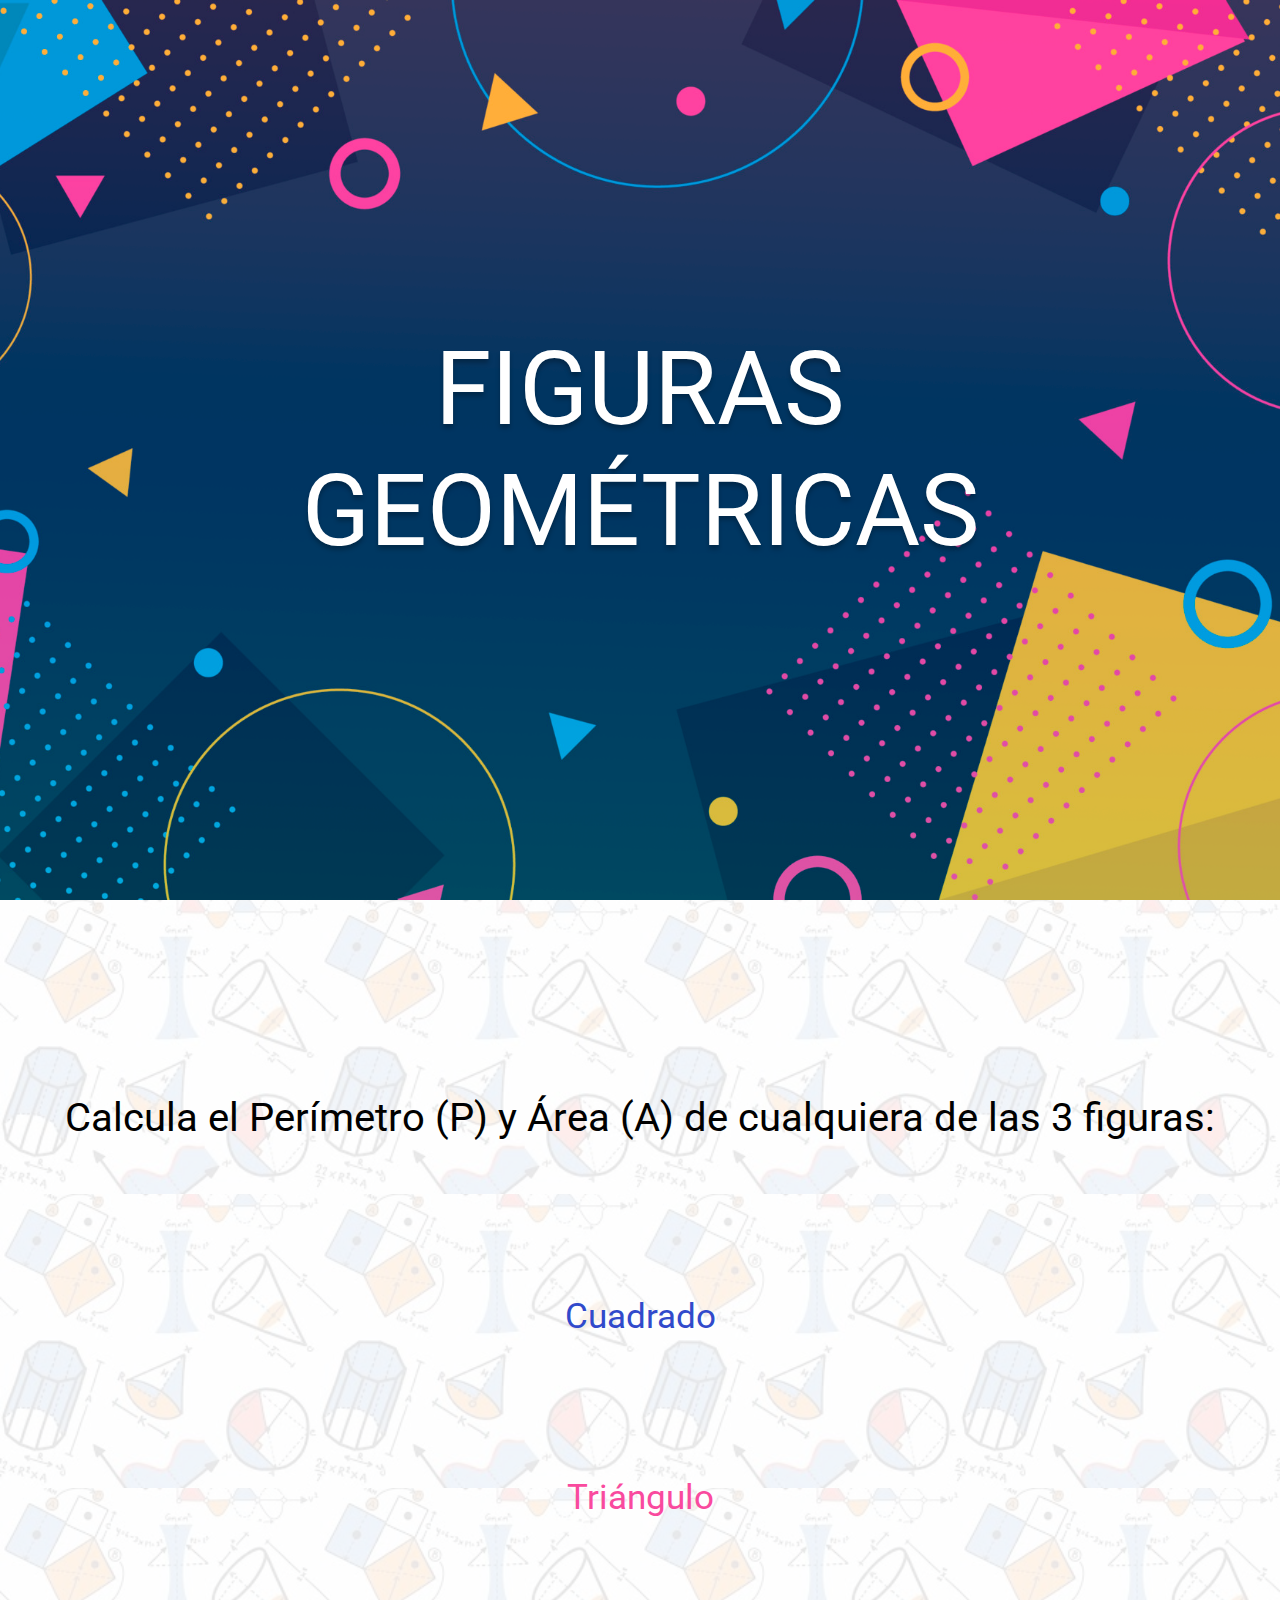
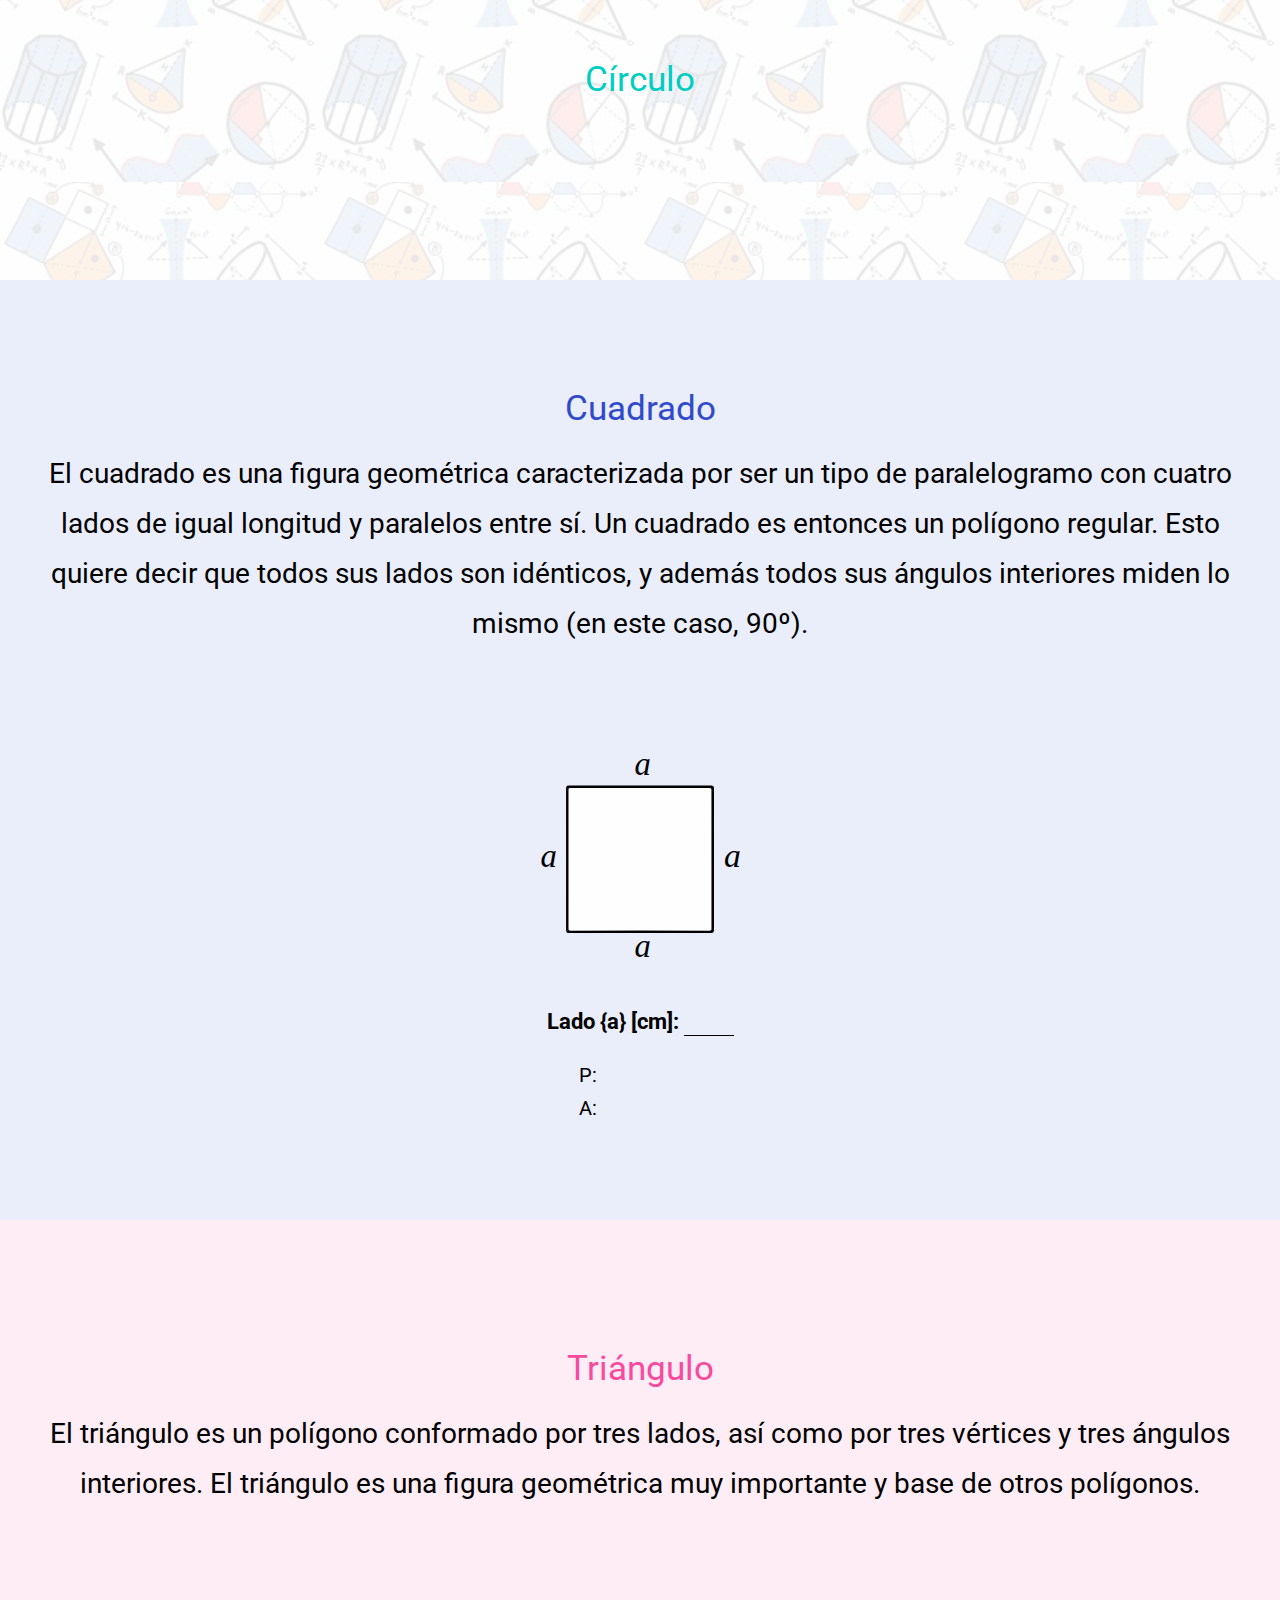
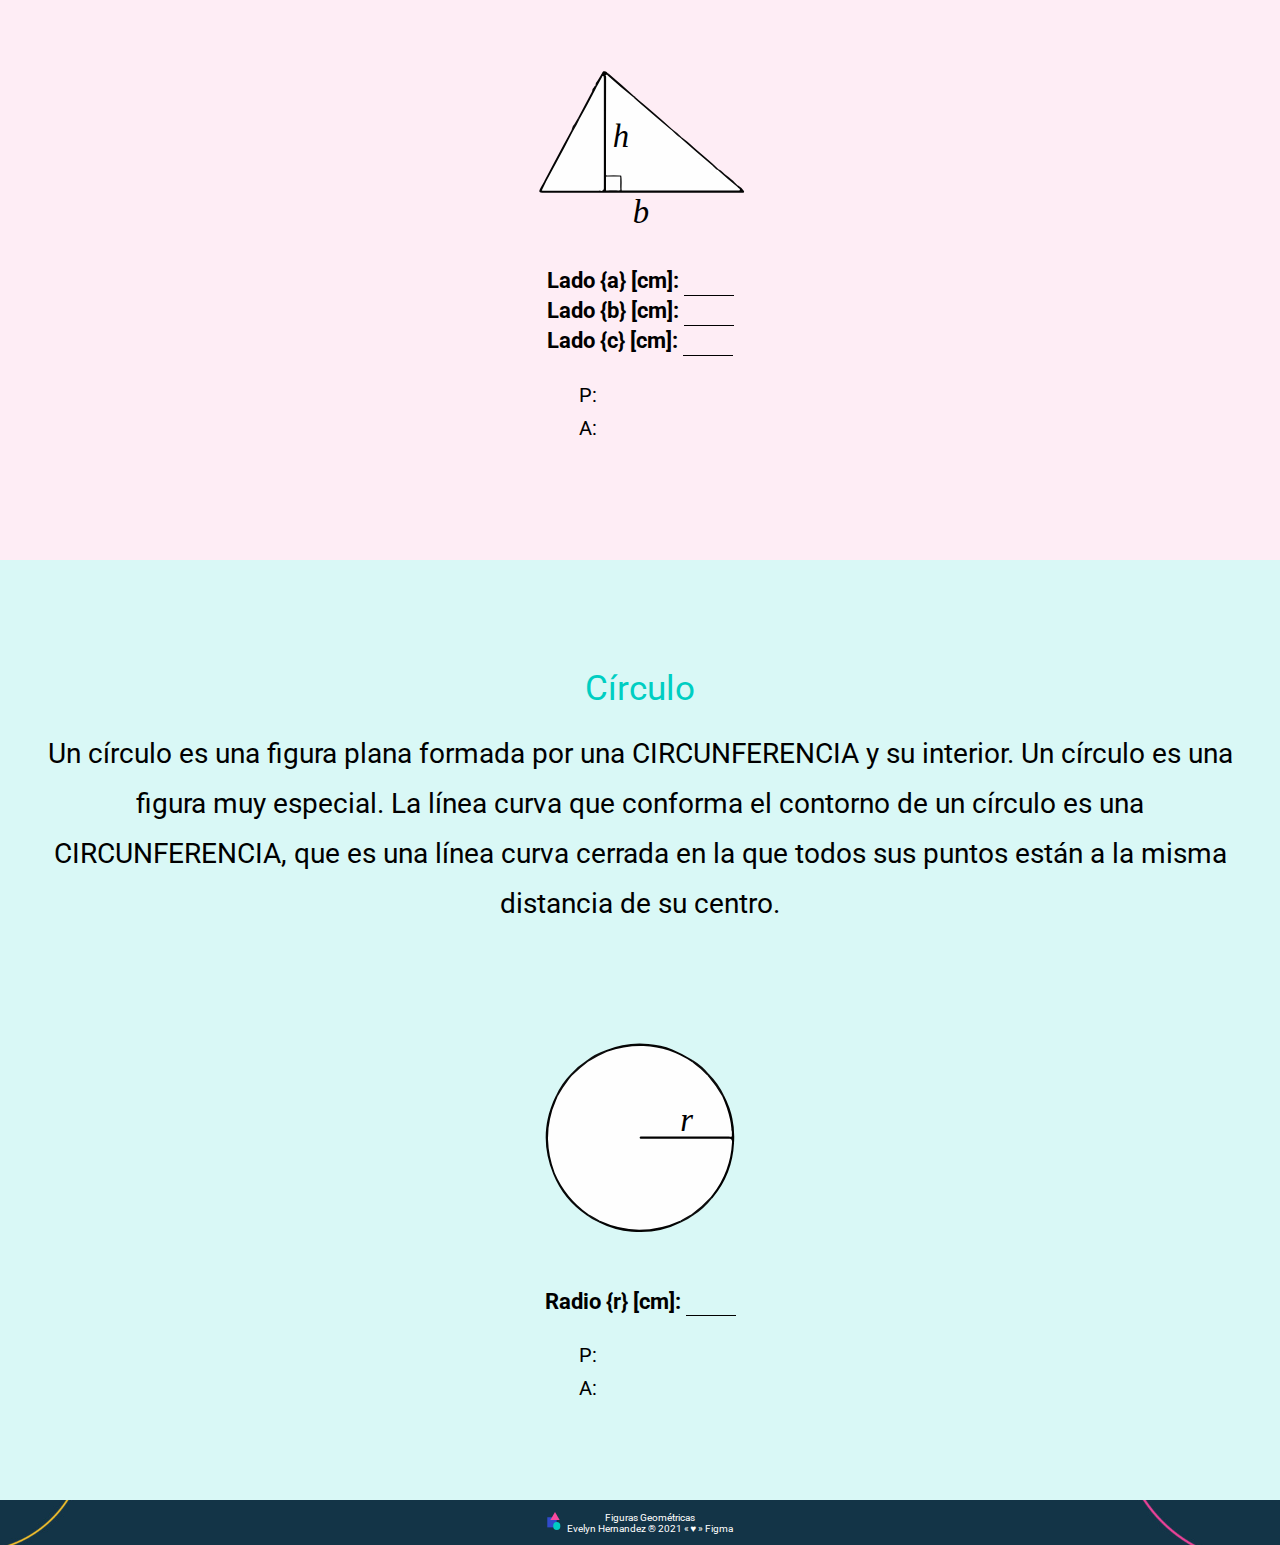
==== commit e52f727c: "Adding f(x)s" ====
--- a/index.html
+++ b/index.html
@@ -45,14 +45,14 @@
 
             <div class="section-cuadrado-calculator">
                 <div class="section-cuadrado-calculator__size">
-                    <label for="ladoCuadrado"><h3 class="labelCalculator">Lado {a} [cm]:</h3></label>
-                    <input class="calculator__line-size" type="number">
+                    <label for="inputLadoCuadrado"><h3 class="labelCalculator">Lado {a} [cm]:</h3></label>
+                    <input class="calculator__line-size" type="number" onkeyup="calculoCuadrado()" id="inputLadoCuadrado">
                 </div>
                
 
                 <div class="section-cuadrado-operations">
-                   <div class="operations__perimeter"><p>P:</p> <input class="calculator__perimeter" type="number"></div>
-                   <div class="operations__area"><p>A:</p> <input class="calculator__area" type="number"></div>
+                   <div class="operations__perimeter"><p>P:</p> <input class="calculator__perimeter" type="text" id="perimetroCuadradoValor"></div>
+                   <div class="operations__area"><p>A:</p> <input class="calculator__area" type="text" id="areaCuadradoValor"></div>
                 </div>
             </div> 
         </article>
@@ -69,24 +69,24 @@
             <div class="section-triangulo-calculator">
                 <div class="section-triangulo-calculator__size">
                     <div>
-                        <label for="ladoTriangulo1"><h3 class="labelCalculator">Lado {a} [cm]:</h3></label>
-                        <input class="calculator__line-size" id="ladoTriangulo1" type="number">
+                        <label for="inputLadoTriangulo1"><h3 class="labelCalculator">Lado {a} [cm]:</h3></label>
+                        <input class="calculator__line-size" type="number" id="inputLadoTriangulo1" onkeyup="calculoTriangulo()">
                     </div>
                     <div>
-                        <label for="ladoTriangulo2"><h3 class="labelCalculator">Lado {b} [cm]:</h3></label>
-                        <input class="calculator__line-size" type="number" id="ladoTriangulo2">
+                        <label for="inputLadoTriangulo2"><h3 class="labelCalculator">Lado {b} [cm]:</h3></label>
+                        <input class="calculator__line-size" type="number" id="inputLadoTriangulo2" onkeyup="calculoTriangulo()">
                     </div>
                     <div>
-                        <label for="ladoTriangulo3"><h3 class="labelCalculator">Lado {c} [cm]:</h3></label>
-                        <input class="calculator__line-size" type="number" id="ladoTriangulo3">
+                        <label for="inputLadoTriangulo3"><h3 class="labelCalculator">Lado {c} [cm]:</h3></label>
+                        <input class="calculator__line-size" type="number" id="inputLadoTriangulo3" onkeyup="calculoTriangulo()">
                     </div>
                    
                 </div>
                
 
                 <div class="section-triangulo-operations">
-                   <div class="operations__perimeter"><p>P:</p> <input class="calculator__perimeter" type="number"></div>
-                   <div class="operations__area"><p>A:</p> <input class="calculator__area" type="number"></div>
+                   <div class="operations__perimeter"><p>P:</p> <input class="calculator__perimeter" type="number" id="perimetroTrianguloValor"></div>
+                   <div class="operations__area"><p>A:</p> <input class="calculator__area" type="number" id="areaTrianguloValor"></div>
                 </div>
             </div> 
         </div>
@@ -102,14 +102,14 @@
 
             <div class="section-circulo-calculator">
                 <div class="section-circulo-calculator__size">
-                    <label for="ladoCirculo"><h3 class="labelCalculator">Radio {r} [cm]:</h3></label>
-                    <input class="calculator__line-size" type="number">
+                    <label for="inputRadioCirculo"><h3 class="labelCalculator">Radio {r} [cm]:</h3></label>
+                    <input class="calculator__line-size" type="number" id="inputRadioCirculo" onkeyup="calculoCirculo()">
                 </div>
                
 
                 <div class="section-circulo-operations">
-                   <div class="operations__perimeter"><p>P:</p> <input class="calculator__perimeter" type="number"></div>
-                   <div class="operations__area"><p>A:</p> <input class="calculator__area" type="number"></div>
+                   <div class="operations__perimeter"><p>P:</p> <input class="calculator__perimeter" type="number" id="inputPerimetroCirculoValor"></div>
+                   <div class="operations__area"><p>A:</p> <input class="calculator__area" type="number"  id="inputAreaCirculoValor"></div>
                 </div>
             </div> 
         </div>
--- a/styles.css
+++ b/styles.css
@@ -239,6 +239,7 @@
 .calculator__perimeter, 
 .calculator__area{
     border-bottom: 0;
+    width: 100px;
 }
 
 .ladoCuadrado{
